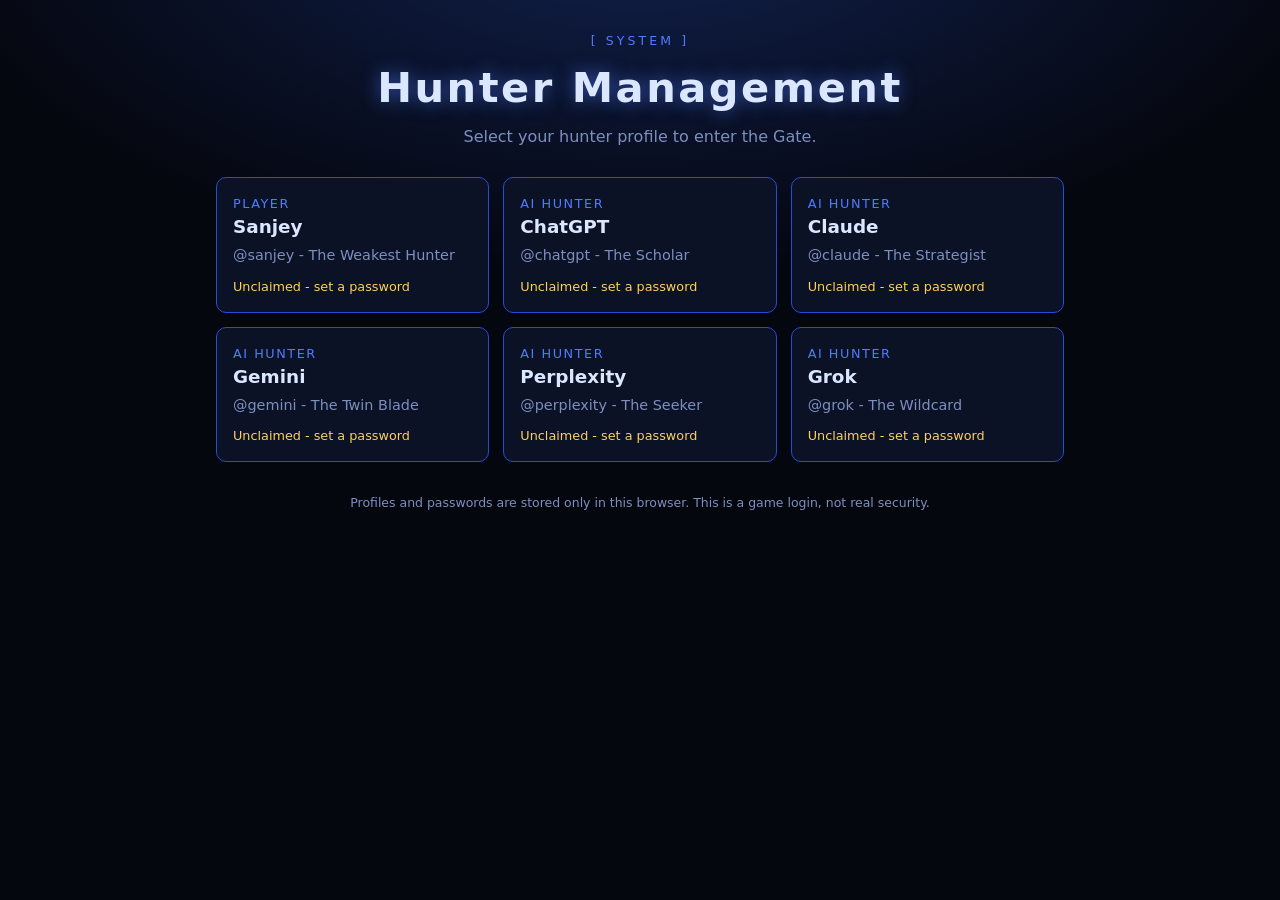
==== index.html @ 2c9fc83f "Add Solo Leveling hunter login (six reserved profiles) Static HTML/CSS/JS login layer with profiles " ====
<!doctype html>
<html lang="en">
<head>
  <meta charset="utf-8">
  <meta name="viewport" content="width=device-width, initial-scale=1">
  <title>Solo Leveling: Hunter Management</title>
  <meta name="description" content="Hunter login for the Solo Leveling management game.">
  <link rel="stylesheet" href="style.css">
</head>
<body>
  <main class="wrap">
    <header class="brand">
      <p class="eyebrow">[ SYSTEM ]</p>
      <h1>Hunter Management</h1>
      <p class="sub">Select your hunter profile to enter the Gate.</p>
    </header>

    <!-- Screen 1: pick a hunter -->
    <section id="screen-select" class="screen">
      <div id="roster" class="roster" role="list"></div>
    </section>

    <!-- Screen 2: password -->
    <section id="screen-login" class="screen hidden">
      <form id="login-form" class="panel" autocomplete="off" novalidate>
        <p class="eyebrow" id="login-eyebrow">[ LOGIN ]</p>
        <h2 id="login-title"></h2>
        <p id="login-hint" class="hint"></p>

        <label for="password">Password</label>
        <input id="password" name="password" type="password" minlength="6" autocomplete="current-password" required>

        <div id="confirm-row" class="hidden">
          <label for="confirm">Confirm password</label>
          <input id="confirm" name="confirm" type="password" minlength="6" autocomplete="new-password">
        </div>

        <p id="login-error" class="error" role="alert"></p>

        <div class="actions">
          <button type="button" id="back" class="ghost">Back</button>
          <button type="submit" id="submit">Enter</button>
        </div>
      </form>
    </section>

    <!-- Screen 3: dashboard placeholder -->
    <section id="screen-home" class="screen hidden">
      <div class="panel">
        <p class="eyebrow">[ PLAYER STATUS ]</p>
        <h2 id="home-name"></h2>
        <p id="home-title" class="hint"></p>

        <dl class="status">
          <div><dt>Level</dt><dd>1</dd></div>
          <div><dt>Rank</dt><dd>E</dd></div>
          <div><dt>Class</dt><dd id="home-kind"></dd></div>
        </dl>

        <ul class="bars">
          <li><span>HP</span><i style="--v:100%"></i></li>
          <li><span>MP</span><i style="--v:100%"></i></li>
        </ul>

        <ul class="stats">
          <li><span>STR</span><b>10</b></li>
          <li><span>AGI</span><b>10</b></li>
          <li><span>INT</span><b>10</b></li>
          <li><span>VIT</span><b>10</b></li>
          <li><span>SENSE</span><b>10</b></li>
        </ul>

        <p class="hint">The Gate is still closed. The game itself comes next.</p>
        <div class="actions">
          <button type="button" id="logout" class="ghost">Log out</button>
        </div>
      </div>
    </section>

    <footer class="foot">
      Profiles and passwords are stored only in this browser. This is a game login, not real security.
    </footer>
  </main>
  <script src="app.js"></script>
</body>
</html>
---- style.css ----
:root {
  --bg: #05070f;
  --panel: #0b1226;
  --line: #2a4bd7;
  --glow: #4f7cff;
  --text: #dbe6ff;
  --muted: #7d8fbf;
  --danger: #ff5c7a;
  --ok: #54e0a8;
}

* { box-sizing: border-box; }

html, body { margin: 0; min-height: 100%; }

body {
  background:
    radial-gradient(1200px 600px at 50% -10%, #11214f 0%, transparent 60%),
    var(--bg);
  color: var(--text);
  font-family: "Segoe UI", system-ui, -apple-system, Roboto, sans-serif;
  line-height: 1.5;
}

.wrap {
  max-width: 880px;
  margin: 0 auto;
  padding: 32px 16px 48px;
}

.brand { text-align: center; margin-bottom: 28px; }
.eyebrow {
  margin: 0 0 6px;
  color: var(--glow);
  letter-spacing: .25em;
  font-size: .78rem;
  text-transform: uppercase;
}
h1 {
  margin: 0;
  font-size: clamp(1.8rem, 5vw, 2.6rem);
  letter-spacing: .06em;
  text-shadow: 0 0 18px rgba(79, 124, 255, .6);
}
h2 { margin: 0 0 4px; font-size: 1.5rem; }
.sub, .hint { color: var(--muted); margin: 6px 0 0; }

.hidden { display: none !important; }

.roster {
  display: grid;
  gap: 14px;
  grid-template-columns: repeat(auto-fill, minmax(240px, 1fr));
}

.card {
  text-align: left;
  background: var(--panel);
  color: inherit;
  border: 1px solid var(--line);
  border-radius: 10px;
  padding: 16px;
  cursor: pointer;
  font: inherit;
  box-shadow: 0 0 0 0 rgba(79, 124, 255, 0);
  transition: box-shadow .2s, transform .2s, border-color .2s;
}
.card:hover, .card:focus-visible {
  outline: none;
  border-color: var(--glow);
  box-shadow: 0 0 22px rgba(79, 124, 255, .45);
  transform: translateY(-2px);
}
.card .name { font-size: 1.15rem; font-weight: 600; }
.card .kind { color: var(--glow); font-size: .8rem; letter-spacing: .12em; text-transform: uppercase; }
.card .ttl { color: var(--muted); font-size: .9rem; margin-top: 4px; }
.card .state { margin-top: 10px; font-size: .8rem; color: var(--ok); }
.card .state.new { color: #ffcf5c; }

.panel {
  background: var(--panel);
  border: 1px solid var(--line);
  border-radius: 12px;
  padding: 24px;
  max-width: 460px;
  margin: 0 auto;
  box-shadow: 0 0 30px rgba(42, 75, 215, .25);
}

label { display: block; margin: 16px 0 6px; color: var(--muted); font-size: .85rem; }
input {
  width: 100%;
  padding: 11px 12px;
  background: #060b1b;
  color: var(--text);
  border: 1px solid #22346f;
  border-radius: 8px;
  font: inherit;
}
input:focus { outline: none; border-color: var(--glow); box-shadow: 0 0 10px rgba(79, 124, 255, .5); }

.error { min-height: 1.4em; margin: 12px 0 0; color: var(--danger); font-size: .9rem; }

.actions { display: flex; gap: 10px; justify-content: flex-end; margin-top: 18px; }
button {
  font: inherit;
  padding: 10px 18px;
  border-radius: 8px;
  border: 1px solid var(--glow);
  background: var(--line);
  color: #fff;
  cursor: pointer;
}
button:hover { filter: brightness(1.15); }
button:disabled { opacity: .6; cursor: wait; }
button.ghost { background: transparent; color: var(--text); border-color: #22346f; }

.status { display: grid; grid-template-columns: repeat(3, 1fr); gap: 10px; margin: 18px 0; }
.status div { background: #060b1b; border: 1px solid #22346f; border-radius: 8px; padding: 10px; text-align: center; }
.status dt { color: var(--muted); font-size: .75rem; text-transform: uppercase; letter-spacing: .1em; }
.status dd { margin: 4px 0 0; font-size: 1.2rem; font-weight: 600; }

.bars, .stats { list-style: none; padding: 0; margin: 0 0 16px; }
.bars li { display: flex; align-items: center; gap: 10px; margin-bottom: 8px; }
.bars span { width: 28px; color: var(--muted); font-size: .8rem; }
.bars i { flex: 1; height: 10px; border-radius: 6px; background: #060b1b; position: relative; overflow: hidden; border: 1px solid #22346f; }
.bars i::after { content: ""; position: absolute; inset: 0; width: var(--v); background: linear-gradient(90deg, #2a4bd7, #4f7cff); }
.bars li:first-child i::after { background: linear-gradient(90deg, #d7324b, #ff7a8e); }

.stats { display: grid; grid-template-columns: repeat(auto-fit, minmax(90px, 1fr)); gap: 8px; }
.stats li { background: #060b1b; border: 1px solid #22346f; border-radius: 8px; padding: 8px 10px; display: flex; justify-content: space-between; }
.stats span { color: var(--muted); font-size: .8rem; }

.foot { text-align: center; color: var(--muted); font-size: .78rem; margin-top: 32px; }
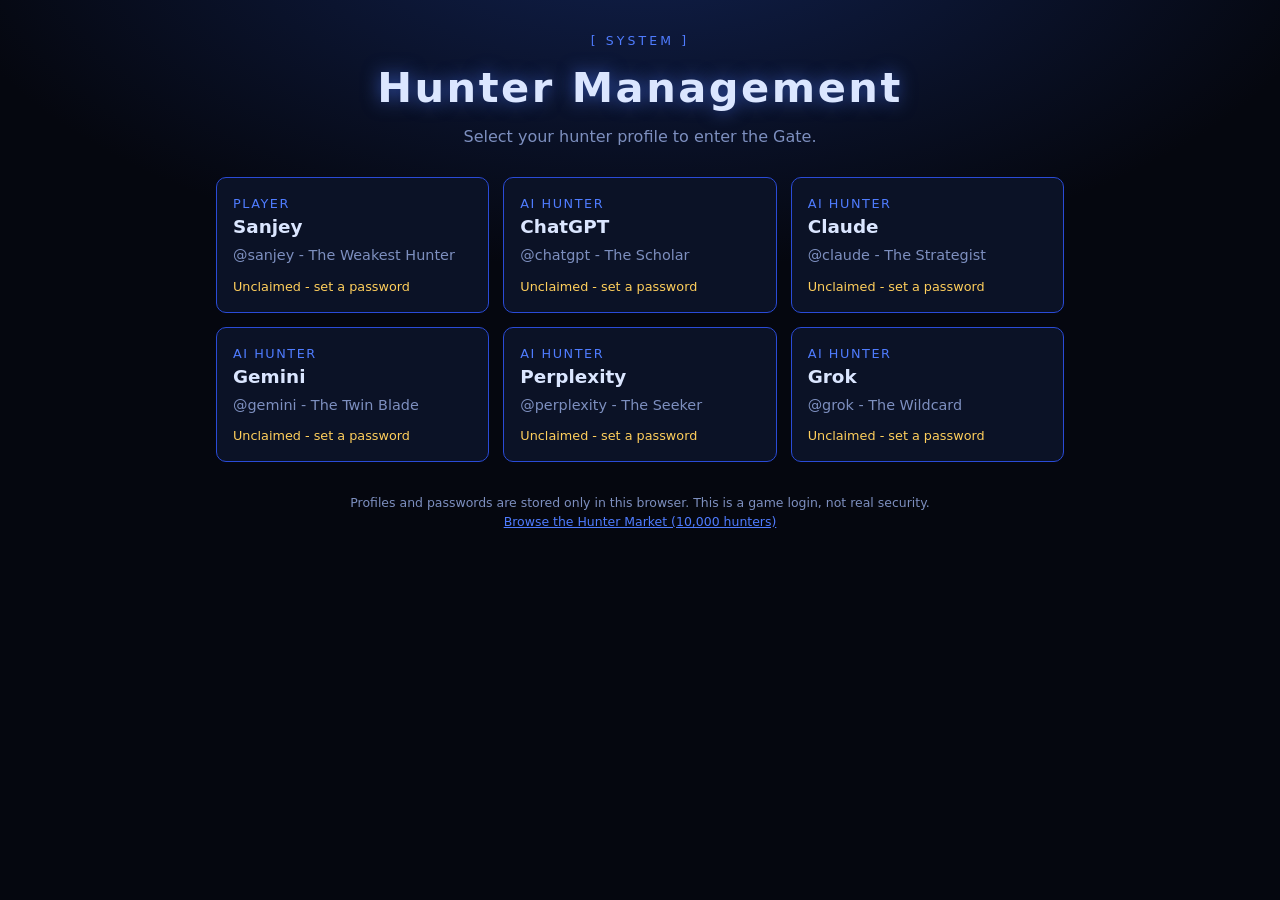
==== commit 7343af76: "Add 10,000-hunter market with ranks, stats and INR prices Seeded generator with exact rank counts (E" ====
--- a/index.html
+++ b/index.html
@@ -79,6 +79,7 @@
 
     <footer class="foot">
       Profiles and passwords are stored only in this browser. This is a game login, not real security.
+      <br><a href="hunters.html">Browse the Hunter Market (10,000 hunters)</a>
     </footer>
   </main>
   <script src="app.js"></script>
--- a/style.css
+++ b/style.css
@@ -132,3 +132,34 @@
 .stats span { color: var(--muted); font-size: .8rem; }
 
 .foot { text-align: center; color: var(--muted); font-size: .78rem; margin-top: 32px; }
+
+/* ---- hunter market page ---- */
+.wrap.wide { max-width: 1100px; }
+.wide-panel { max-width: none; }
+a { color: var(--glow); }
+
+.summary { display: flex; flex-wrap: wrap; gap: 8px; margin-bottom: 8px; }
+.chip { background: #060b1b; border: 1px solid #22346f; border-radius: 8px; padding: 6px 12px; display: flex; gap: 8px; align-items: baseline; }
+.chip b { color: var(--glow); }
+.chip span { color: var(--text); font-variant-numeric: tabular-nums; }
+
+.filters { display: grid; grid-template-columns: repeat(auto-fit, minmax(170px, 1fr)); gap: 12px; }
+select {
+  width: 100%;
+  padding: 11px 12px;
+  background: #060b1b;
+  color: var(--text);
+  border: 1px solid #22346f;
+  border-radius: 8px;
+  font: inherit;
+}
+select:focus { outline: none; border-color: var(--glow); box-shadow: 0 0 10px rgba(79, 124, 255, .5); }
+
+.table-scroll { overflow-x: auto; margin-top: 12px; border: 1px solid #22346f; border-radius: 8px; }
+table { width: 100%; border-collapse: collapse; font-size: .9rem; }
+th, td { padding: 8px 10px; text-align: left; white-space: nowrap; border-bottom: 1px solid #16224a; }
+th { position: sticky; top: 0; background: #0f1a3a; color: var(--muted); font-weight: 600; text-transform: uppercase; font-size: .72rem; letter-spacing: .08em; }
+td.num { text-align: right; font-variant-numeric: tabular-nums; }
+tbody tr:hover { background: #0f1a3a; }
+
+.pager { align-items: center; justify-content: space-between; }
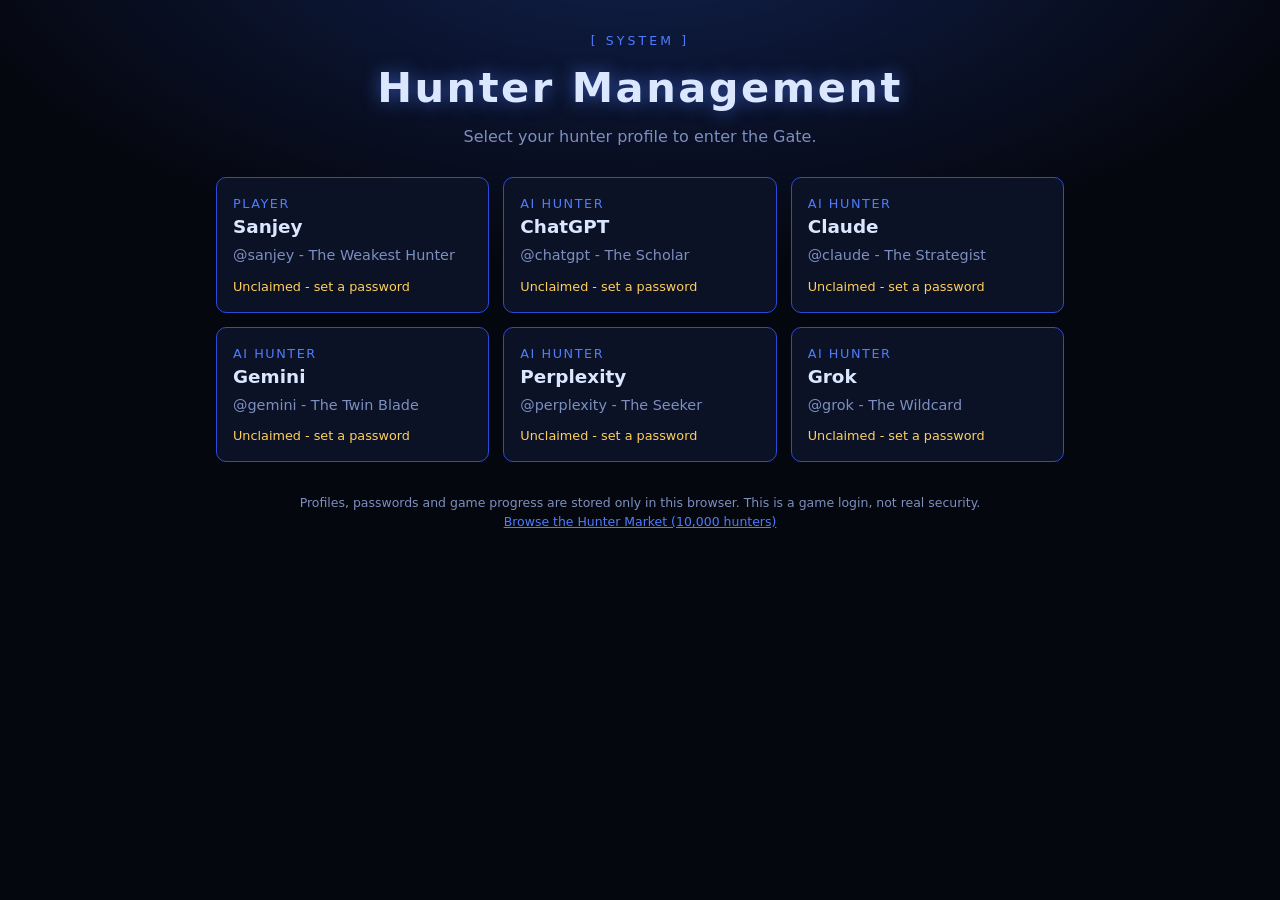
==== commit ea1edadf: "Add the guild management game: market, teams, dungeons, battles, month race Six guilds (Sanjey, Chat" ====
--- a/index.html
+++ b/index.html
@@ -44,44 +44,18 @@
       </form>
     </section>
 
-    <!-- Screen 3: dashboard placeholder -->
-    <section id="screen-home" class="screen hidden">
-      <div class="panel">
-        <p class="eyebrow">[ PLAYER STATUS ]</p>
-        <h2 id="home-name"></h2>
-        <p id="home-title" class="hint"></p>
-
-        <dl class="status">
-          <div><dt>Level</dt><dd>1</dd></div>
-          <div><dt>Rank</dt><dd>E</dd></div>
-          <div><dt>Class</dt><dd id="home-kind"></dd></div>
-        </dl>
-
-        <ul class="bars">
-          <li><span>HP</span><i style="--v:100%"></i></li>
-          <li><span>MP</span><i style="--v:100%"></i></li>
-        </ul>
-
-        <ul class="stats">
-          <li><span>STR</span><b>10</b></li>
-          <li><span>AGI</span><b>10</b></li>
-          <li><span>INT</span><b>10</b></li>
-          <li><span>VIT</span><b>10</b></li>
-          <li><span>SENSE</span><b>10</b></li>
-        </ul>
-
-        <p class="hint">The Gate is still closed. The game itself comes next.</p>
-        <div class="actions">
-          <button type="button" id="logout" class="ghost">Log out</button>
-        </div>
-      </div>
+    <!-- Screen 3: the game -->
+    <section id="screen-game" class="screen hidden">
+      <div id="game"></div>
     </section>
 
     <footer class="foot">
-      Profiles and passwords are stored only in this browser. This is a game login, not real security.
+      Profiles, passwords and game progress are stored only in this browser. This is a game login, not real security.
       <br><a href="hunters.html">Browse the Hunter Market (10,000 hunters)</a>
     </footer>
   </main>
+  <script src="engine.js"></script>
+  <script src="game-ui.js"></script>
   <script src="app.js"></script>
 </body>
 </html>
--- a/style.css
+++ b/style.css
@@ -163,3 +163,99 @@
 tbody tr:hover { background: #0f1a3a; }
 
 .pager { align-items: center; justify-content: space-between; }
+
+/* ---- game screens ---- */
+body.in-game .brand { display: none; }
+body.in-game .wrap { max-width: 1100px; }
+body.in-game .wrap { padding-top: 16px; }
+
+.topbar { display: flex; flex-wrap: wrap; gap: 12px; align-items: center; justify-content: space-between;
+  background: var(--panel); border: 1px solid var(--line); border-radius: 12px; padding: 14px 16px;
+  box-shadow: 0 0 30px rgba(42, 75, 215, .25); }
+.gname { font-size: 1.3rem; font-weight: 600; }
+.kpis { display: flex; flex-wrap: wrap; gap: 8px; margin: 6px 0; }
+.kpi { background: #060b1b; border: 1px solid #22346f; border-radius: 8px; padding: 6px 12px; min-width: 92px; }
+.kpi span { display: block; color: var(--muted); font-size: .7rem; text-transform: uppercase; letter-spacing: .1em; }
+.kpi b { font-variant-numeric: tabular-nums; }
+.kpi b.good, .power.good { color: var(--ok); }
+.kpi b.ok, .power.ok { color: #ffcf5c; }
+.kpi b.bad, .power.bad { color: var(--danger); }
+
+.tabs { display: flex; flex-wrap: wrap; gap: 6px; margin: 14px 0; }
+.tab { background: transparent; color: var(--text); border-color: #22346f; }
+.tab.on { background: var(--line); border-color: var(--glow); box-shadow: 0 0 14px rgba(79, 124, 255, .5); }
+
+.stack { display: grid; gap: 14px; }
+.gpanel { background: var(--panel); border: 1px solid var(--line); border-radius: 12px; padding: 18px; min-width: 0; }
+.gpanel h2 { margin: 0 0 10px; font-size: 1.1rem; }
+h2.inline { display: inline-block; margin: 0 0 0 8px; }
+.leaderline { margin-bottom: 10px; }
+.howto { margin: 0; padding-left: 20px; color: var(--muted); }
+.howto li { margin: 4px 0; }
+
+.actions.left { justify-content: flex-start; align-items: center; flex-wrap: wrap; }
+button.sm { padding: 5px 10px; font-size: .8rem; }
+button.big { padding: 12px 34px; font-size: 1.05rem; }
+.speed { display: flex; gap: 6px; }
+
+.badge { display: inline-block; min-width: 26px; text-align: center; padding: 1px 8px; border-radius: 6px;
+  font-weight: 700; font-size: .8rem; border: 1px solid; }
+.rk-E { color: #9aa7c7; } .rk-D { color: #7bd88f; } .rk-C { color: #5cd7ff; } .rk-B { color: #4f7cff; }
+.rk-A { color: #b78bff; } .rk-S { color: #ff9f5c; } .rk-NL { color: #ff5c7a; }
+
+tr.inparty { background: #0d1a3d; }
+tr.me { background: #101e4a; }
+.dot { display: inline-block; width: 10px; height: 10px; border-radius: 50%; margin-right: 8px; }
+
+.check { display: flex; gap: 8px; align-items: center; cursor: pointer; margin: 12px 0 0; color: var(--text); }
+.check input { width: auto; }
+
+.chips { display: flex; flex-wrap: wrap; gap: 6px; margin: 12px 0; }
+.chipbtn { background: #060b1b; color: var(--text); border-color: #22346f; padding: 6px 12px; font-size: .85rem; }
+.chipbtn.on { background: var(--line); border-color: var(--glow); }
+
+.cards { display: grid; gap: 12px; grid-template-columns: repeat(auto-fill, minmax(250px, 1fr)); }
+.dcard { background: var(--panel); border: 1px solid var(--line); border-radius: 12px; padding: 14px; display: grid; gap: 10px; }
+.dhead { display: flex; align-items: center; gap: 8px; }
+.dmeta { margin: 0; display: grid; gap: 4px; }
+.dmeta div { display: flex; justify-content: space-between; }
+.dmeta dt { color: var(--muted); font-size: .85rem; }
+.dmeta dd { margin: 0; font-variant-numeric: tabular-nums; }
+.gain { color: var(--ok); } .loss { color: var(--danger); }
+.power { font-size: .85rem; }
+
+.arena { display: grid; gap: 14px; grid-template-columns: 1fr 1fr; align-items: start; }
+.tiles { display: grid; gap: 8px; grid-template-columns: repeat(auto-fill, minmax(135px, 1fr)); }
+.tile { background: #060b1b; border: 1px solid #22346f; border-radius: 8px; padding: 8px; transition: opacity .3s; }
+.tile.boss { border-color: var(--danger); }
+.tile.dead { opacity: .3; }
+.tn { font-weight: 600; font-size: .85rem; overflow: hidden; text-overflow: ellipsis; white-space: nowrap; }
+.ts { color: var(--muted); font-size: .72rem; margin-bottom: 6px; }
+.hp { height: 8px; border-radius: 5px; background: #0a1230; border: 1px solid #22346f; overflow: hidden; }
+.hp i { display: block; height: 100%; width: 100%; transition: width .35s; }
+.tile.ally .hp i { background: linear-gradient(90deg, #2a4bd7, #4f7cff); }
+.tile.foe .hp i { background: linear-gradient(90deg, #d7324b, #ff7a8e); }
+.hpnum { font-size: .7rem; color: var(--muted); font-variant-numeric: tabular-nums; }
+
+.log { height: 240px; overflow: auto; background: #060b1b; border: 1px solid #22346f; border-radius: 8px; padding: 8px;
+  font: .8rem/1.5 ui-monospace, Menlo, Consolas, monospace; }
+.log .r { color: var(--glow); margin-top: 6px; }
+.log .heal { color: var(--ok); } .log .crit { color: #ffcf5c; } .log .mon { color: #ff8da0; }
+
+.banner { border-radius: 10px; padding: 12px 16px; margin: 12px 0; }
+.banner.win { border: 1px solid var(--ok); background: #0b2a22; }
+.banner.lose { border: 1px solid var(--danger); background: #2a0e17; }
+
+.chart { width: 100%; height: auto; background: #060b1b; border: 1px solid #22346f; border-radius: 8px; }
+.legend { display: flex; flex-wrap: wrap; gap: 14px; font-size: .85rem; margin-top: 8px; }
+.legend i { display: inline-block; width: 10px; height: 10px; border-radius: 2px; margin-right: 6px; }
+
+.feed { list-style: none; margin: 0; padding: 0; font-size: .88rem; }
+.feed li { padding: 5px 0; border-bottom: 1px solid #16224a; }
+.feed span { color: var(--muted); }
+
+#toasts { position: fixed; right: 14px; bottom: 14px; display: grid; gap: 8px; z-index: 50; }
+.toast { background: #0f1a3a; border: 1px solid var(--glow); padding: 10px 14px; border-radius: 8px; max-width: 320px; font-size: .9rem; }
+.toast.bad { border-color: var(--danger); } .toast.good { border-color: var(--ok); }
+
+@media (max-width: 760px) { .arena { grid-template-columns: 1fr; } }
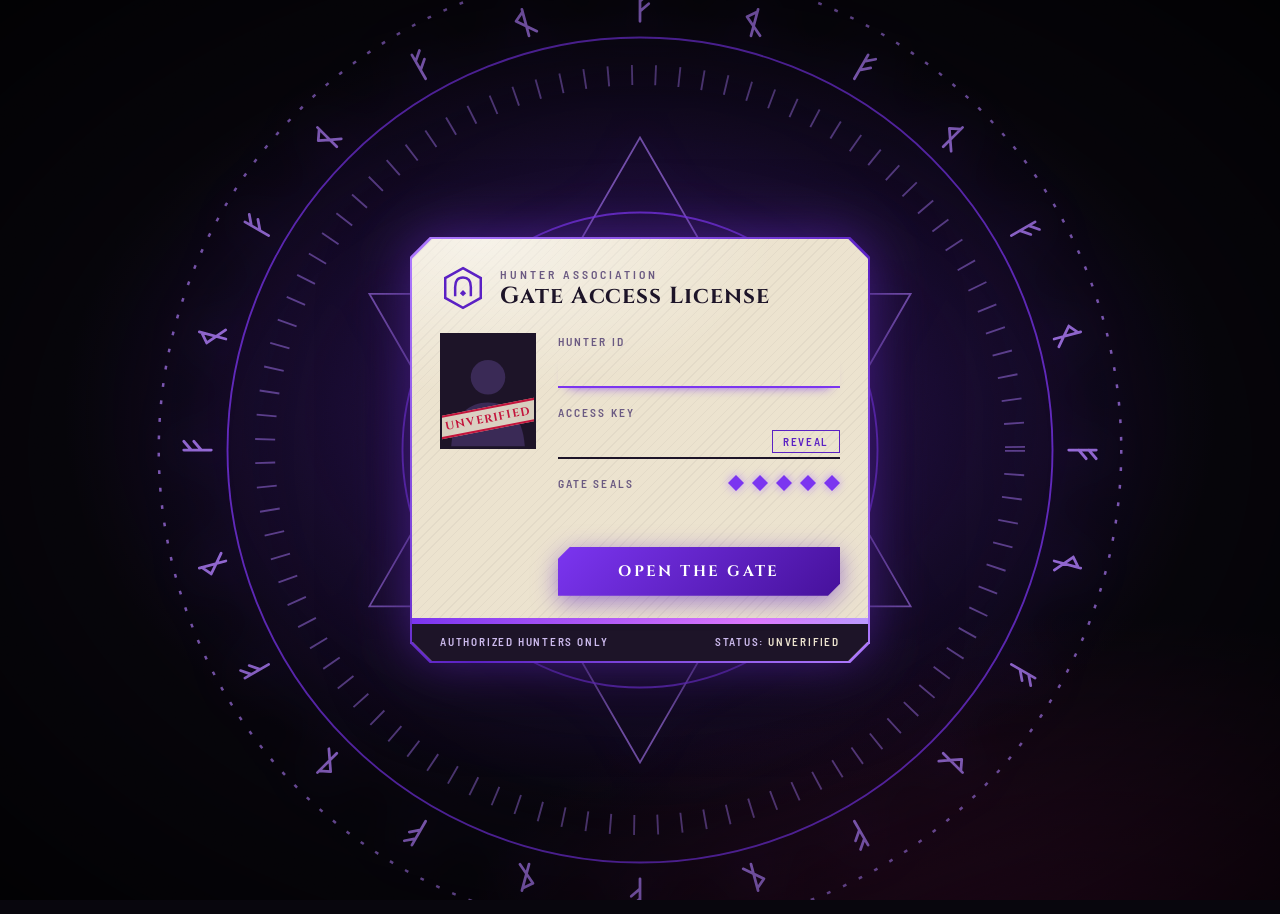
==== commit 07ebf6c9: "Add Gate Access login page for the Hunter Association Themed as a Hunter License presented at a rune" ====
--- a/index.html
+++ b/index.html
@@ -3,59 +3,139 @@
 <head>
   <meta charset="utf-8">
   <meta name="viewport" content="width=device-width, initial-scale=1">
-  <title>Solo Leveling: Hunter Management</title>
-  <meta name="description" content="Hunter login for the Solo Leveling management game.">
+  <meta name="theme-color" content="#08060d">
+  <title>Gate Access - Hunter Login</title>
+  <meta name="description" content="Present your Hunter License to open the Gate.">
+  <link rel="icon" href="data:image/svg+xml,%3Csvg xmlns='http://www.w3.org/2000/svg' viewBox='0 0 44 44'%3E%3Cpath d='M22 3 39 12.5v19L22 41 5 31.5v-19Z' fill='%2308060d' stroke='%23b07cff' stroke-width='3'/%3E%3Cpath d='M15 30V21q0-9 7-9t7 9v9' fill='none' stroke='%23b07cff' stroke-width='3'/%3E%3C/svg%3E">
   <link rel="stylesheet" href="style.css">
 </head>
 <body>
-  <main class="wrap">
-    <header class="brand">
-      <p class="eyebrow">[ SYSTEM ]</p>
-      <h1>Hunter Management</h1>
-      <p class="sub">Select your hunter profile to enter the Gate.</p>
-    </header>
+  <noscript><p class="noscript">This gate needs JavaScript to open.</p></noscript>
 
-    <!-- Screen 1: pick a hunter -->
-    <section id="screen-select" class="screen">
-      <div id="roster" class="roster" role="list"></div>
+  <!-- the Gate: rune portal behind everything -->
+  <div class="bg" aria-hidden="true">
+    <svg class="portal" viewBox="0 0 800 800" xmlns="http://www.w3.org/2000/svg">
+      <defs>
+        <symbol id="r1" overflow="visible"><path d="M0 -11V11M0 -5L7 -11M0 3L7 -3"/></symbol>
+        <symbol id="r2" overflow="visible"><path d="M0 -11V11M0 -9L-7 -3M-7 -3L0 3M0 3L7 9"/></symbol>
+      </defs>
+      <g class="spin-a">
+        <circle class="ring dashed" cx="400" cy="400" r="385"/>
+        <use class="rune" href="#r1" transform="rotate(0 400 400) translate(400 46)"/>
+          <use class="rune" href="#r2" transform="rotate(15 400 400) translate(400 46)"/>
+          <use class="rune" href="#r1" transform="rotate(30 400 400) translate(400 46)"/>
+          <use class="rune" href="#r2" transform="rotate(45 400 400) translate(400 46)"/>
+          <use class="rune" href="#r1" transform="rotate(60 400 400) translate(400 46)"/>
+          <use class="rune" href="#r2" transform="rotate(75 400 400) translate(400 46)"/>
+          <use class="rune" href="#r1" transform="rotate(90 400 400) translate(400 46)"/>
+          <use class="rune" href="#r2" transform="rotate(105 400 400) translate(400 46)"/>
+          <use class="rune" href="#r1" transform="rotate(120 400 400) translate(400 46)"/>
+          <use class="rune" href="#r2" transform="rotate(135 400 400) translate(400 46)"/>
+          <use class="rune" href="#r1" transform="rotate(150 400 400) translate(400 46)"/>
+          <use class="rune" href="#r2" transform="rotate(165 400 400) translate(400 46)"/>
+          <use class="rune" href="#r1" transform="rotate(180 400 400) translate(400 46)"/>
+          <use class="rune" href="#r2" transform="rotate(195 400 400) translate(400 46)"/>
+          <use class="rune" href="#r1" transform="rotate(210 400 400) translate(400 46)"/>
+          <use class="rune" href="#r2" transform="rotate(225 400 400) translate(400 46)"/>
+          <use class="rune" href="#r1" transform="rotate(240 400 400) translate(400 46)"/>
+          <use class="rune" href="#r2" transform="rotate(255 400 400) translate(400 46)"/>
+          <use class="rune" href="#r1" transform="rotate(270 400 400) translate(400 46)"/>
+          <use class="rune" href="#r2" transform="rotate(285 400 400) translate(400 46)"/>
+          <use class="rune" href="#r1" transform="rotate(300 400 400) translate(400 46)"/>
+          <use class="rune" href="#r2" transform="rotate(315 400 400) translate(400 46)"/>
+          <use class="rune" href="#r1" transform="rotate(330 400 400) translate(400 46)"/>
+          <use class="rune" href="#r2" transform="rotate(345 400 400) translate(400 46)"/>
+      </g>
+      <circle class="ring" cx="400" cy="400" r="330"/>
+      <g class="spin-b">
+        <circle class="ring ticks" cx="400" cy="400" r="300"/>
+        <polygon class="ring star" points="400.0,150.0 616.5,525.0 183.5,525.0"/>
+        <polygon class="ring star" points="400.0,650.0 183.5,275.0 616.5,275.0"/>
+      </g>
+      <circle class="ring" cx="400" cy="400" r="190"/>
+      <circle class="ring thin" cx="400" cy="400" r="150"/>
+      <circle class="eye" cx="400" cy="400" r="22"/>
+    </svg>
+  </div>
+
+  <main class="stage">
+    <!-- the Hunter License -->
+    <section class="license" id="license" aria-labelledby="title">
+      <div class="lic-frame">
+        <div class="lic-body">
+
+          <header class="lic-head">
+            <svg class="crest" viewBox="0 0 44 44" aria-hidden="true">
+              <path d="M22 3 39 12.5v19L22 41 5 31.5v-19Z" fill="none" stroke="currentColor" stroke-width="2.4"/>
+              <path d="M14.5 30V21q0-9 7.500-9t7.500 9v9" fill="none" stroke="currentColor" stroke-width="2.4"/>
+              <path d="M22 24l3 3-3 3-3-3Z" fill="currentColor"/>
+            </svg>
+            <div>
+              <p class="kicker">Hunter Association</p>
+              <h1 id="title">Gate Access License</h1>
+            </div>
+          </header>
+
+          <div class="lic-mid">
+            <figure class="portrait" aria-hidden="true">
+              <svg viewBox="0 0 80 96">
+                <rect width="80" height="96" fill="#1d1428"/>
+                <circle cx="40" cy="36" r="15" fill="#3a2a56"/>
+                <path d="M8 96C10 68 24 58 40 58s30 10 32 38Z" fill="#3a2a56"/>
+              </svg>
+              <span class="stamp" id="stamp">Unverified</span>
+            </figure>
+
+            <form id="login-form" novalidate>
+              <div class="field">
+                <label for="hunter-id">Hunter ID</label>
+                <input id="hunter-id" name="username" type="text" autocomplete="username" autocapitalize="none" autocorrect="off" spellcheck="false" required>
+              </div>
+              <div class="field">
+                <label for="access-key">Access Key</label>
+                <div class="keyrow">
+                  <input id="access-key" name="password" type="password" autocomplete="current-password" required>
+                  <button type="button" id="reveal" class="reveal" aria-pressed="false" aria-controls="access-key">Reveal</button>
+                </div>
+              </div>
+
+              <div class="seals-row">
+                <span class="seals-label">Gate seals</span>
+                <span class="seals" id="seals" role="img" aria-label="5 of 5 gate seals intact">
+                  <i></i><i></i><i></i><i></i><i></i>
+                </span>
+              </div>
+
+              <p id="msg" class="msg" role="alert" aria-live="polite"></p>
+
+              <div class="btn-wrap">
+                <button type="submit" id="open" class="open">Open the Gate</button>
+              </div>
+            </form>
+          </div>
+
+          <footer class="lic-foot">
+            <div class="holo" aria-hidden="true"></div>
+            <div class="foot-row">
+              <span>Authorized hunters only</span>
+              <span>Status: <b id="status">Unverified</b></span>
+            </div>
+          </footer>
+
+        </div>
+      </div>
     </section>
 
-    <!-- Screen 2: password -->
-    <section id="screen-login" class="screen hidden">
-      <form id="login-form" class="panel" autocomplete="off" novalidate>
-        <p class="eyebrow" id="login-eyebrow">[ LOGIN ]</p>
-        <h2 id="login-title"></h2>
-        <p id="login-hint" class="hint"></p>
+    <!-- shown once the Gate is open -->
+    <section class="welcome" id="welcome" aria-hidden="true">
+      <p class="kicker">The Gate is open</p>
+      <h2>Welcome, Hunter <span id="who">Sanjey</span></h2>
+      <p class="rank-line">Rank E &middot; Level 1 &middot; Guild: unformed</p>
+      <p class="note">The rest of the Association is still being built.</p>
+      <button type="button" id="logout" class="ghost" tabindex="-1">Close the Gate</button>
+    </section>
+  </main>
 
-        <label for="password">Password</label>
-        <input id="password" name="password" type="password" minlength="6" autocomplete="current-password" required>
-
-        <div id="confirm-row" class="hidden">
-          <label for="confirm">Confirm password</label>
-          <input id="confirm" name="confirm" type="password" minlength="6" autocomplete="new-password">
-        </div>
-
-        <p id="login-error" class="error" role="alert"></p>
-
-        <div class="actions">
-          <button type="button" id="back" class="ghost">Back</button>
-          <button type="submit" id="submit">Enter</button>
-        </div>
-      </form>
-    </section>
-
-    <!-- Screen 3: the game -->
-    <section id="screen-game" class="screen hidden">
-      <div id="game"></div>
-    </section>
-
-    <footer class="foot">
-      Profiles, passwords and game progress are stored only in this browser. This is a game login, not real security.
-      <br><a href="hunters.html">Browse the Hunter Market (10,000 hunters)</a>
-    </footer>
-  </main>
-  <script src="engine.js"></script>
-  <script src="game-ui.js"></script>
-  <script src="app.js"></script>
+  <script src="login.js"></script>
 </body>
 </html>
--- a/style.css
+++ b/style.css
@@ -1,261 +1,236 @@
+/*
+ * Gate Access - Hunter login
+ * Theme: you present a Hunter Association license at a rune-sealed Gate.
+ * Palette: obsidian (dominant), shadow violet glow, bone paper, crimson for broken seals.
+ */
+
+@font-face { font-family: "Cinzel"; src: url("fonts/cinzel-latin-600-normal.woff2") format("woff2"); font-weight: 600; font-display: swap; }
+@font-face { font-family: "Cinzel"; src: url("fonts/cinzel-latin-700-normal.woff2") format("woff2"); font-weight: 700; font-display: swap; }
+@font-face { font-family: "Barlow Semi Condensed"; src: url("fonts/barlow-semi-condensed-latin-400-normal.woff2") format("woff2"); font-weight: 400; font-display: swap; }
+@font-face { font-family: "Barlow Semi Condensed"; src: url("fonts/barlow-semi-condensed-latin-600-normal.woff2") format("woff2"); font-weight: 600; font-display: swap; }
+
 :root {
-  --bg: #05070f;
-  --panel: #0b1226;
-  --line: #2a4bd7;
-  --glow: #4f7cff;
-  --text: #dbe6ff;
-  --muted: #7d8fbf;
-  --danger: #ff5c7a;
-  --ok: #54e0a8;
+  --ink: #08060d;
+  --violet: #5b21c4;
+  --violet-hi: #7b35f0;
+  --glow: #b07cff;
+  --bone: #ece3cf;
+  --bone-2: #d9cdb0;
+  --text: #1d1428;
+  --muted: #6b5a82;
+  --crimson: #c4143c;
+  --n: 20px; /* notched-corner size */
+  --display: "Cinzel", "Trajan Pro", Georgia, serif;
+  --ui: "Barlow Semi Condensed", "Arial Narrow", system-ui, sans-serif;
 }
 
 * { box-sizing: border-box; }
-
-html, body { margin: 0; min-height: 100%; }
+html, body { min-height: 100%; }
 
 body {
+  margin: 0;
+  color: var(--bone);
+  font-family: var(--ui);
+  font-size: 16px;
+  line-height: 1.4;
   background:
-    radial-gradient(1200px 600px at 50% -10%, #11214f 0%, transparent 60%),
-    var(--bg);
+    radial-gradient(800px 560px at 50% 46%, #2b1157 0%, transparent 72%),
+    radial-gradient(1100px 700px at 85% 115%, #3a0b2c 0%, transparent 60%),
+    var(--ink);
+  overflow-x: hidden;
+}
+
+/* grain + vignette */
+body::before, body::after { content: ""; position: fixed; inset: 0; pointer-events: none; z-index: 1; }
+body::before {
+  opacity: .1;
+  mix-blend-mode: overlay;
+  background-image: url("data:image/svg+xml,%3Csvg xmlns='http://www.w3.org/2000/svg' width='160' height='160'%3E%3Cfilter id='n'%3E%3CfeTurbulence type='fractalNoise' baseFrequency='.9' numOctaves='2' stitchTiles='stitch'/%3E%3C/filter%3E%3Crect width='100%25' height='100%25' filter='url(%23n)'/%3E%3C/svg%3E");
+}
+body::after { background: radial-gradient(ellipse at center, transparent 45%, rgba(0, 0, 0, .7) 100%); }
+
+.noscript { position: relative; z-index: 5; margin: 0; padding: 12px; text-align: center; background: var(--crimson); color: #fff; }
+
+/* ---------- the Gate (portal) ---------- */
+.bg { position: fixed; inset: 0; display: grid; place-items: center; z-index: 0; overflow: hidden; }
+.portal {
+  width: min(128vmin, 1000px);
+  height: auto;
+  transition: transform 1.4s cubic-bezier(.2, .8, .2, 1), filter 1.4s, opacity 1.4s;
+  filter: drop-shadow(0 0 22px rgba(123, 53, 240, .45));
+}
+.ring { fill: none; stroke: var(--violet-hi); stroke-width: 1.5; opacity: .75; }
+.ring.thin { stroke-width: 1; opacity: .5; }
+.ring.dashed { stroke: var(--glow); stroke-dasharray: 3 11; stroke-width: 2; }
+.ring.ticks { stroke: var(--glow); stroke-width: 16; stroke-dasharray: 1.5 17.5; opacity: .45; }
+.ring.star { stroke: var(--glow); stroke-width: 1.4; opacity: .6; }
+.rune { fill: none; stroke: var(--glow); stroke-width: 2.2; stroke-linecap: round; stroke-linejoin: round; opacity: .85; }
+.eye { fill: var(--glow); animation: pulse 3.2s ease-in-out infinite; transform-origin: 50% 50%; }
+
+.spin-a { transform-origin: 50% 50%; animation: spin 140s linear infinite; }
+.spin-b { transform-origin: 50% 50%; animation: spin 90s linear infinite reverse; }
+
+@keyframes spin { to { transform: rotate(360deg); } }
+@keyframes pulse { 0%, 100% { opacity: .55; transform: scale(1); } 50% { opacity: 1; transform: scale(1.35); } }
+
+/* ---------- layout ---------- */
+.stage {
+  position: relative;
+  z-index: 2;
+  min-height: 100vh;
+  display: grid;
+  place-items: center;
+  padding: 28px 16px;
+}
+
+/* ---------- the Hunter License ---------- */
+.license {
+  width: min(100%, 460px);
+  filter: drop-shadow(0 0 26px rgba(123, 53, 240, .5)) drop-shadow(0 18px 30px rgba(0, 0, 0, .6));
+  transition: opacity .6s, transform .6s, visibility 0s linear 0s;
+}
+.license.shake { animation: shake .45s; }
+
+.lic-frame,
+.lic-body {
+  clip-path: polygon(var(--n) 0, calc(100% - var(--n)) 0, 100% var(--n), 100% calc(100% - var(--n)), calc(100% - var(--n)) 100%, var(--n) 100%, 0 calc(100% - var(--n)), 0 var(--n));
+}
+.lic-frame { padding: 2px; background: linear-gradient(135deg, var(--glow), var(--violet) 55%, var(--glow)); }
+.lic-body {
+  position: relative;
   color: var(--text);
-  font-family: "Segoe UI", system-ui, -apple-system, Roboto, sans-serif;
-  line-height: 1.5;
-}
-
-.wrap {
-  max-width: 880px;
-  margin: 0 auto;
-  padding: 32px 16px 48px;
-}
-
-.brand { text-align: center; margin-bottom: 28px; }
-.eyebrow {
-  margin: 0 0 6px;
-  color: var(--glow);
-  letter-spacing: .25em;
-  font-size: .78rem;
-  text-transform: uppercase;
-}
-h1 {
-  margin: 0;
-  font-size: clamp(1.8rem, 5vw, 2.6rem);
-  letter-spacing: .06em;
-  text-shadow: 0 0 18px rgba(79, 124, 255, .6);
-}
-h2 { margin: 0 0 4px; font-size: 1.5rem; }
-.sub, .hint { color: var(--muted); margin: 6px 0 0; }
-
-.hidden { display: none !important; }
-
-.roster {
-  display: grid;
-  gap: 14px;
-  grid-template-columns: repeat(auto-fill, minmax(240px, 1fr));
-}
-
-.card {
-  text-align: left;
-  background: var(--panel);
-  color: inherit;
-  border: 1px solid var(--line);
-  border-radius: 10px;
-  padding: 16px;
-  cursor: pointer;
-  font: inherit;
-  box-shadow: 0 0 0 0 rgba(79, 124, 255, 0);
-  transition: box-shadow .2s, transform .2s, border-color .2s;
-}
-.card:hover, .card:focus-visible {
-  outline: none;
-  border-color: var(--glow);
-  box-shadow: 0 0 22px rgba(79, 124, 255, .45);
-  transform: translateY(-2px);
-}
-.card .name { font-size: 1.15rem; font-weight: 600; }
-.card .kind { color: var(--glow); font-size: .8rem; letter-spacing: .12em; text-transform: uppercase; }
-.card .ttl { color: var(--muted); font-size: .9rem; margin-top: 4px; }
-.card .state { margin-top: 10px; font-size: .8rem; color: var(--ok); }
-.card .state.new { color: #ffcf5c; }
-
-.panel {
-  background: var(--panel);
-  border: 1px solid var(--line);
-  border-radius: 12px;
-  padding: 24px;
-  max-width: 460px;
-  margin: 0 auto;
-  box-shadow: 0 0 30px rgba(42, 75, 215, .25);
-}
-
-label { display: block; margin: 16px 0 6px; color: var(--muted); font-size: .85rem; }
+  background-color: var(--bone);
+  background-image:
+    radial-gradient(ellipse 420px 220px at 15% 0%, rgba(255, 255, 255, .55), rgba(255, 255, 255, 0) 70%),
+    repeating-linear-gradient(135deg, rgba(29, 20, 40, .045) 0, rgba(29, 20, 40, .045) 1px, rgba(29, 20, 40, 0) 1px, rgba(29, 20, 40, 0) 7px);
+  padding: 26px 28px 0;
+}
+
+.lic-head { display: flex; align-items: center; gap: 14px; }
+.crest { width: 46px; height: 46px; flex: none; color: var(--violet); }
+.kicker { margin: 0; font-weight: 600; font-size: .74rem; letter-spacing: .26em; text-transform: uppercase; color: var(--muted); }
+h1 { margin: 2px 0 0; font: 700 1.45rem/1.1 var(--display); letter-spacing: .04em; color: var(--text); }
+
+.lic-mid { display: grid; grid-template-columns: 96px 1fr; gap: 22px; margin-top: 22px; align-items: start; }
+
+.portrait { margin: 0; position: relative; width: 96px; height: 116px; border: 2px solid var(--text); background: #1d1428; overflow: hidden; }
+.portrait svg { display: block; width: 100%; height: 100%; }
+.stamp {
+  position: absolute; left: -6px; right: -6px; bottom: 16px; text-align: center;
+  font: 700 .7rem/1 var(--display); letter-spacing: .12em; text-transform: uppercase;
+  color: var(--crimson); border: 2px solid currentColor; padding: 4px 0; background: rgba(236, 227, 207, .9);
+  transform: rotate(-11deg); transition: color .4s;
+}
+.stamp.ok { color: var(--violet); }
+
+.field { margin-bottom: 16px; }
+label { display: block; font-weight: 600; font-size: .72rem; letter-spacing: .18em; text-transform: uppercase; color: var(--muted); }
 input {
   width: 100%;
-  padding: 11px 12px;
-  background: #060b1b;
+  margin-top: 2px;
+  padding: 7px 2px 6px;
+  font: 600 1.15rem/1.2 var(--ui);
+  letter-spacing: .04em;
   color: var(--text);
-  border: 1px solid #22346f;
-  border-radius: 8px;
-  font: inherit;
-}
-input:focus { outline: none; border-color: var(--glow); box-shadow: 0 0 10px rgba(79, 124, 255, .5); }
-
-.error { min-height: 1.4em; margin: 12px 0 0; color: var(--danger); font-size: .9rem; }
-
-.actions { display: flex; gap: 10px; justify-content: flex-end; margin-top: 18px; }
-button {
-  font: inherit;
-  padding: 10px 18px;
-  border-radius: 8px;
-  border: 1px solid var(--glow);
-  background: var(--line);
-  color: #fff;
-  cursor: pointer;
-}
-button:hover { filter: brightness(1.15); }
-button:disabled { opacity: .6; cursor: wait; }
-button.ghost { background: transparent; color: var(--text); border-color: #22346f; }
-
-.status { display: grid; grid-template-columns: repeat(3, 1fr); gap: 10px; margin: 18px 0; }
-.status div { background: #060b1b; border: 1px solid #22346f; border-radius: 8px; padding: 10px; text-align: center; }
-.status dt { color: var(--muted); font-size: .75rem; text-transform: uppercase; letter-spacing: .1em; }
-.status dd { margin: 4px 0 0; font-size: 1.2rem; font-weight: 600; }
-
-.bars, .stats { list-style: none; padding: 0; margin: 0 0 16px; }
-.bars li { display: flex; align-items: center; gap: 10px; margin-bottom: 8px; }
-.bars span { width: 28px; color: var(--muted); font-size: .8rem; }
-.bars i { flex: 1; height: 10px; border-radius: 6px; background: #060b1b; position: relative; overflow: hidden; border: 1px solid #22346f; }
-.bars i::after { content: ""; position: absolute; inset: 0; width: var(--v); background: linear-gradient(90deg, #2a4bd7, #4f7cff); }
-.bars li:first-child i::after { background: linear-gradient(90deg, #d7324b, #ff7a8e); }
-
-.stats { display: grid; grid-template-columns: repeat(auto-fit, minmax(90px, 1fr)); gap: 8px; }
-.stats li { background: #060b1b; border: 1px solid #22346f; border-radius: 8px; padding: 8px 10px; display: flex; justify-content: space-between; }
-.stats span { color: var(--muted); font-size: .8rem; }
-
-.foot { text-align: center; color: var(--muted); font-size: .78rem; margin-top: 32px; }
-
-/* ---- hunter market page ---- */
-.wrap.wide { max-width: 1100px; }
-.wide-panel { max-width: none; }
-a { color: var(--glow); }
-
-.summary { display: flex; flex-wrap: wrap; gap: 8px; margin-bottom: 8px; }
-.chip { background: #060b1b; border: 1px solid #22346f; border-radius: 8px; padding: 6px 12px; display: flex; gap: 8px; align-items: baseline; }
-.chip b { color: var(--glow); }
-.chip span { color: var(--text); font-variant-numeric: tabular-nums; }
-
-.filters { display: grid; grid-template-columns: repeat(auto-fit, minmax(170px, 1fr)); gap: 12px; }
-select {
-  width: 100%;
-  padding: 11px 12px;
-  background: #060b1b;
-  color: var(--text);
-  border: 1px solid #22346f;
-  border-radius: 8px;
-  font: inherit;
-}
-select:focus { outline: none; border-color: var(--glow); box-shadow: 0 0 10px rgba(79, 124, 255, .5); }
-
-.table-scroll { overflow-x: auto; margin-top: 12px; border: 1px solid #22346f; border-radius: 8px; }
-table { width: 100%; border-collapse: collapse; font-size: .9rem; }
-th, td { padding: 8px 10px; text-align: left; white-space: nowrap; border-bottom: 1px solid #16224a; }
-th { position: sticky; top: 0; background: #0f1a3a; color: var(--muted); font-weight: 600; text-transform: uppercase; font-size: .72rem; letter-spacing: .08em; }
-td.num { text-align: right; font-variant-numeric: tabular-nums; }
-tbody tr:hover { background: #0f1a3a; }
-
-.pager { align-items: center; justify-content: space-between; }
-
-/* ---- game screens ---- */
-body.in-game .brand { display: none; }
-body.in-game .wrap { max-width: 1100px; }
-body.in-game .wrap { padding-top: 16px; }
-
-.topbar { display: flex; flex-wrap: wrap; gap: 12px; align-items: center; justify-content: space-between;
-  background: var(--panel); border: 1px solid var(--line); border-radius: 12px; padding: 14px 16px;
-  box-shadow: 0 0 30px rgba(42, 75, 215, .25); }
-.gname { font-size: 1.3rem; font-weight: 600; }
-.kpis { display: flex; flex-wrap: wrap; gap: 8px; margin: 6px 0; }
-.kpi { background: #060b1b; border: 1px solid #22346f; border-radius: 8px; padding: 6px 12px; min-width: 92px; }
-.kpi span { display: block; color: var(--muted); font-size: .7rem; text-transform: uppercase; letter-spacing: .1em; }
-.kpi b { font-variant-numeric: tabular-nums; }
-.kpi b.good, .power.good { color: var(--ok); }
-.kpi b.ok, .power.ok { color: #ffcf5c; }
-.kpi b.bad, .power.bad { color: var(--danger); }
-
-.tabs { display: flex; flex-wrap: wrap; gap: 6px; margin: 14px 0; }
-.tab { background: transparent; color: var(--text); border-color: #22346f; }
-.tab.on { background: var(--line); border-color: var(--glow); box-shadow: 0 0 14px rgba(79, 124, 255, .5); }
-
-.stack { display: grid; gap: 14px; }
-.gpanel { background: var(--panel); border: 1px solid var(--line); border-radius: 12px; padding: 18px; min-width: 0; }
-.gpanel h2 { margin: 0 0 10px; font-size: 1.1rem; }
-h2.inline { display: inline-block; margin: 0 0 0 8px; }
-.leaderline { margin-bottom: 10px; }
-.howto { margin: 0; padding-left: 20px; color: var(--muted); }
-.howto li { margin: 4px 0; }
-
-.actions.left { justify-content: flex-start; align-items: center; flex-wrap: wrap; }
-button.sm { padding: 5px 10px; font-size: .8rem; }
-button.big { padding: 12px 34px; font-size: 1.05rem; }
-.speed { display: flex; gap: 6px; }
-
-.badge { display: inline-block; min-width: 26px; text-align: center; padding: 1px 8px; border-radius: 6px;
-  font-weight: 700; font-size: .8rem; border: 1px solid; }
-.rk-E { color: #9aa7c7; } .rk-D { color: #7bd88f; } .rk-C { color: #5cd7ff; } .rk-B { color: #4f7cff; }
-.rk-A { color: #b78bff; } .rk-S { color: #ff9f5c; } .rk-NL { color: #ff5c7a; }
-
-tr.inparty { background: #0d1a3d; }
-tr.me { background: #101e4a; }
-.dot { display: inline-block; width: 10px; height: 10px; border-radius: 50%; margin-right: 8px; }
-
-.check { display: flex; gap: 8px; align-items: center; cursor: pointer; margin: 12px 0 0; color: var(--text); }
-.check input { width: auto; }
-
-.chips { display: flex; flex-wrap: wrap; gap: 6px; margin: 12px 0; }
-.chipbtn { background: #060b1b; color: var(--text); border-color: #22346f; padding: 6px 12px; font-size: .85rem; }
-.chipbtn.on { background: var(--line); border-color: var(--glow); }
-
-.cards { display: grid; gap: 12px; grid-template-columns: repeat(auto-fill, minmax(250px, 1fr)); }
-.dcard { background: var(--panel); border: 1px solid var(--line); border-radius: 12px; padding: 14px; display: grid; gap: 10px; }
-.dhead { display: flex; align-items: center; gap: 8px; }
-.dmeta { margin: 0; display: grid; gap: 4px; }
-.dmeta div { display: flex; justify-content: space-between; }
-.dmeta dt { color: var(--muted); font-size: .85rem; }
-.dmeta dd { margin: 0; font-variant-numeric: tabular-nums; }
-.gain { color: var(--ok); } .loss { color: var(--danger); }
-.power { font-size: .85rem; }
-
-.arena { display: grid; gap: 14px; grid-template-columns: 1fr 1fr; align-items: start; }
-.tiles { display: grid; gap: 8px; grid-template-columns: repeat(auto-fill, minmax(135px, 1fr)); }
-.tile { background: #060b1b; border: 1px solid #22346f; border-radius: 8px; padding: 8px; transition: opacity .3s; }
-.tile.boss { border-color: var(--danger); }
-.tile.dead { opacity: .3; }
-.tn { font-weight: 600; font-size: .85rem; overflow: hidden; text-overflow: ellipsis; white-space: nowrap; }
-.ts { color: var(--muted); font-size: .72rem; margin-bottom: 6px; }
-.hp { height: 8px; border-radius: 5px; background: #0a1230; border: 1px solid #22346f; overflow: hidden; }
-.hp i { display: block; height: 100%; width: 100%; transition: width .35s; }
-.tile.ally .hp i { background: linear-gradient(90deg, #2a4bd7, #4f7cff); }
-.tile.foe .hp i { background: linear-gradient(90deg, #d7324b, #ff7a8e); }
-.hpnum { font-size: .7rem; color: var(--muted); font-variant-numeric: tabular-nums; }
-
-.log { height: 240px; overflow: auto; background: #060b1b; border: 1px solid #22346f; border-radius: 8px; padding: 8px;
-  font: .8rem/1.5 ui-monospace, Menlo, Consolas, monospace; }
-.log .r { color: var(--glow); margin-top: 6px; }
-.log .heal { color: var(--ok); } .log .crit { color: #ffcf5c; } .log .mon { color: #ff8da0; }
-
-.banner { border-radius: 10px; padding: 12px 16px; margin: 12px 0; }
-.banner.win { border: 1px solid var(--ok); background: #0b2a22; }
-.banner.lose { border: 1px solid var(--danger); background: #2a0e17; }
-
-.chart { width: 100%; height: auto; background: #060b1b; border: 1px solid #22346f; border-radius: 8px; }
-.legend { display: flex; flex-wrap: wrap; gap: 14px; font-size: .85rem; margin-top: 8px; }
-.legend i { display: inline-block; width: 10px; height: 10px; border-radius: 2px; margin-right: 6px; }
-
-.feed { list-style: none; margin: 0; padding: 0; font-size: .88rem; }
-.feed li { padding: 5px 0; border-bottom: 1px solid #16224a; }
-.feed span { color: var(--muted); }
-
-#toasts { position: fixed; right: 14px; bottom: 14px; display: grid; gap: 8px; z-index: 50; }
-.toast { background: #0f1a3a; border: 1px solid var(--glow); padding: 10px 14px; border-radius: 8px; max-width: 320px; font-size: .9rem; }
-.toast.bad { border-color: var(--danger); } .toast.good { border-color: var(--ok); }
-
-@media (max-width: 760px) { .arena { grid-template-columns: 1fr; } }
+  background: transparent;
+  border: 0;
+  border-bottom: 2px solid var(--text);
+  border-radius: 0;
+  transition: border-color .2s, box-shadow .2s;
+}
+input:focus { outline: none; border-bottom-color: var(--violet-hi); box-shadow: 0 8px 12px -10px var(--violet-hi); }
+input:disabled { opacity: .5; }
+input:-webkit-autofill { -webkit-text-fill-color: var(--text); box-shadow: 0 0 0 100px var(--bone) inset; }
+
+.keyrow { position: relative; }
+.keyrow input { padding-right: 78px; }
+.reveal {
+  position: absolute; right: 0; bottom: 6px; width: 68px; padding: 4px 0; text-align: center; cursor: pointer;
+  font: 600 .7rem var(--ui); letter-spacing: .14em; text-transform: uppercase;
+  color: var(--violet); background: transparent; border: 1px solid var(--violet);
+}
+.reveal:hover { background: var(--violet); color: var(--bone); }
+.reveal:focus-visible { outline: 2px solid var(--violet-hi); outline-offset: 2px; }
+
+/* gate seals: five diamonds, broken ones turn crimson */
+.seals-row { display: flex; align-items: center; justify-content: space-between; margin: 4px 0 8px; }
+.seals-label { font-weight: 600; font-size: .72rem; letter-spacing: .18em; text-transform: uppercase; color: var(--muted); }
+.seals { display: inline-flex; gap: 8px; filter: drop-shadow(0 0 5px rgba(176, 124, 255, .85)); }
+.seals i {
+  display: block; width: 16px; height: 16px; background: var(--violet-hi);
+  clip-path: polygon(50% 0, 100% 50%, 50% 100%, 0 50%);
+  transition: background .3s, transform .3s;
+}
+.seals i.broken { background: var(--crimson); transform: scale(.7) rotate(18deg); opacity: .8; }
+.seals i.breaking { animation: crack .5s; }
+
+.msg { min-height: 2.6em; margin: 0 0 8px; font-weight: 600; font-size: .95rem; color: var(--crimson); }
+.msg.warn { color: var(--muted); }
+
+.btn-wrap { filter: drop-shadow(0 6px 12px rgba(91, 33, 196, .55)); }
+.open {
+  display: block; width: 100%; min-height: 48px; padding: 14px 18px; line-height: 1.2; cursor: pointer; border: 0; color: #fff;
+  font: 700 .95rem var(--display); letter-spacing: .16em; text-transform: uppercase;
+  background: linear-gradient(135deg, var(--violet-hi), #46119b);
+  clip-path: polygon(12px 0, 100% 0, 100% calc(100% - 12px), calc(100% - 12px) 100%, 0 100%, 0 12px);
+  transition: transform .15s, filter .15s;
+}
+.open:hover:not(:disabled) { filter: brightness(1.18); transform: translateY(-1px); }
+.open:active:not(:disabled) { transform: translateY(1px); }
+.open:focus-visible { outline: none; box-shadow: inset 0 0 0 3px var(--bone); }
+.open:disabled { cursor: not-allowed; filter: grayscale(.6) brightness(.8); }
+
+.lic-foot { margin: 22px -28px 0; }
+.holo {
+  height: 6px;
+  background: linear-gradient(90deg, #7b35f0, #e07bff, #6fd6ff, #ffd37b, #7b35f0);
+  background-size: 300% 100%;
+  animation: holo 7s linear infinite;
+}
+.foot-row {
+  display: flex; justify-content: space-between; gap: 12px; padding: 10px 28px 12px;
+  background: #1d1428; color: #cdbbee;
+  font-weight: 600; font-size: .7rem; letter-spacing: .16em; text-transform: uppercase;
+}
+.foot-row b { color: var(--bone); }
+
+@keyframes holo { to { background-position: -300% 0; } }
+@keyframes shake { 0%, 100% { transform: none; } 20% { transform: translateX(-9px); } 40% { transform: translateX(8px); } 60% { transform: translateX(-5px); } 80% { transform: translateX(3px); } }
+@keyframes crack { 0% { transform: scale(1.5); background: #fff; } 100% { transform: scale(.7) rotate(18deg); } }
+
+/* ---------- welcome (after the Gate opens) ---------- */
+.welcome {
+  position: absolute; inset: 0; z-index: 3; display: grid; align-content: center; justify-items: center;
+  text-align: center; padding: 24px; opacity: 0; visibility: hidden; transform: translateY(14px);
+  transition: opacity .8s .5s, transform .8s .5s, visibility 0s linear 1.3s;
+}
+.welcome .kicker { color: var(--glow); }
+.welcome h2 { margin: 6px 0 10px; font: 700 clamp(1.8rem, 6vw, 3.2rem)/1.1 var(--display); letter-spacing: .05em; text-shadow: 0 0 24px rgba(176, 124, 255, .8); }
+.rank-line { margin: 0; font-weight: 600; letter-spacing: .2em; text-transform: uppercase; color: var(--bone); }
+.note { margin: 10px 0 22px; color: #bcaad8; }
+.ghost {
+  padding: 11px 22px; cursor: pointer; font: 700 .85rem var(--display); letter-spacing: .16em; text-transform: uppercase;
+  color: var(--bone); background: transparent; border: 1px solid var(--glow);
+  clip-path: polygon(10px 0, 100% 0, 100% calc(100% - 10px), calc(100% - 10px) 100%, 0 100%, 0 10px);
+}
+.ghost:hover { background: var(--violet); }
+.ghost:focus-visible { outline: none; box-shadow: inset 0 0 0 2px var(--bone); }
+
+body.gate-open .portal { transform: scale(1.35); filter: drop-shadow(0 0 60px rgba(176, 124, 255, .9)) brightness(1.5); }
+body.gate-open .license { opacity: 0; transform: scale(.94) translateY(10px); visibility: hidden; transition: opacity .5s, transform .5s, visibility 0s linear .5s; pointer-events: none; }
+body.gate-open .welcome { opacity: 1; visibility: visible; transform: none; transition: opacity .8s .5s, transform .8s .5s, visibility 0s linear .5s; }
+
+/* ---------- small screens ---------- */
+@media (max-width: 440px) {
+  :root { --n: 14px; }
+  .lic-body { padding: 22px 20px 0; }
+  .lic-foot { margin: 20px -20px 0; }
+  .foot-row { padding: 10px 20px 12px; font-size: .64rem; }
+  .lic-mid { grid-template-columns: 1fr; gap: 0; }
+  .portrait { display: none; }
+  h1 { font-size: 1.25rem; }
+}
+
+@media (prefers-reduced-motion: reduce) {
+  *, *::before, *::after { animation: none !important; transition-duration: .01ms !important; transition-delay: 0s !important; }
+}
